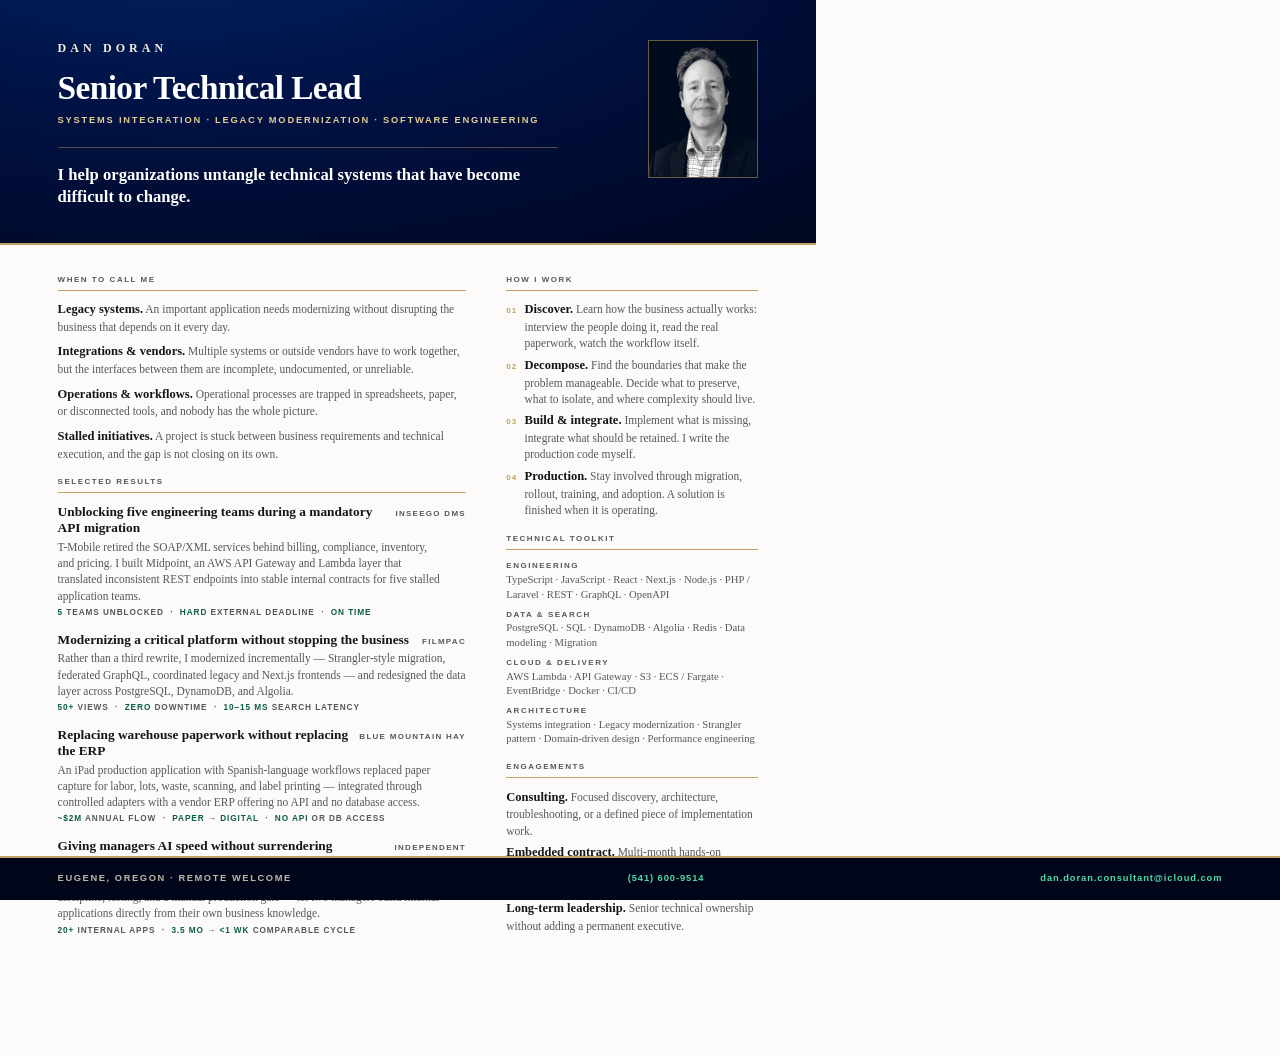
==== sheets/capability.html @ 00fb9d38 "genesis" ====
<!DOCTYPE html>
<html lang="en">
<head>
<meta charset="UTF-8">
<title>Dan Doran — Capability Sheet</title>
<link rel="stylesheet" href="../css/sheet.css">
</head>
<body class="sheet--capability">

<header class="sheet-head">
    <p class="sheet-head__name">Dan Doran</p>
    <h1>Senior Technical Lead</h1>
    <p class="sheet-head__discipline">Systems Integration · Legacy Modernization · Software Engineering</p>
    <p class="sheet-head__statement">I help organizations untangle technical systems that have become difficult to change.</p>
    <figure class="sheet-portrait">
        <img src="../img/dan-doran.jpg" width="480" height="640" alt="Dan Doran">
    </figure>
</header>

<div class="sheet-body">

    <div>
        <section>
            <h2>When to call me</h2>
            <ul class="calls">
                <li><b>Legacy systems.</b> <span>An important application needs modernizing without disrupting the business that depends on it every day.</span></li>
                <li><b>Integrations &amp; vendors.</b> <span>Multiple systems or outside vendors have to work together, but the interfaces between them are incomplete, undocumented, or unreliable.</span></li>
                <li><b>Operations &amp; workflows.</b> <span>Operational processes are trapped in spreadsheets, paper, or disconnected tools, and nobody has the whole picture.</span></li>
                <li><b>Stalled initiatives.</b> <span>A project is stuck between business requirements and technical execution, and the gap is not closing on its own.</span></li>
            </ul>
        </section>

        <section>
            <h2>Selected results</h2>

            <div class="result">
                <div class="result__head">
                    <h3>Unblocking five engineering teams during a mandatory API migration</h3>
                    <p class="result__org">Inseego DMS</p>
                </div>
                <p>T-Mobile retired the SOAP/XML services behind billing, compliance, inventory, and pricing. I built Midpoint, an AWS API Gateway and Lambda layer that translated inconsistent REST endpoints into stable internal contracts for five stalled application teams.</p>
                <p class="result__stats"><em>5</em> teams unblocked &nbsp;·&nbsp; <em>Hard</em> external deadline &nbsp;·&nbsp; <em>On time</em></p>
            </div>

            <div class="result">
                <div class="result__head">
                    <h3>Modernizing a critical platform without stopping the business</h3>
                    <p class="result__org">Filmpac</p>
                </div>
                <p>Rather than a third rewrite, I modernized incrementally — Strangler-style migration, federated GraphQL, coordinated legacy and Next.js frontends — and redesigned the data layer across PostgreSQL, DynamoDB, and Algolia.</p>
                <p class="result__stats"><em>50+</em> views &nbsp;·&nbsp; <em>Zero</em> downtime &nbsp;·&nbsp; <em>10–15 ms</em> search latency</p>
            </div>

            <div class="result">
                <div class="result__head">
                    <h3>Replacing warehouse paperwork without replacing the ERP</h3>
                    <p class="result__org">Blue Mountain Hay</p>
                </div>
                <p>An iPad production application with Spanish-language workflows replaced paper capture for labor, lots, waste, scanning, and label printing — integrated through controlled adapters with a vendor ERP offering no API and no database access.</p>
                <p class="result__stats"><em>~$2M</em> annual flow &nbsp;·&nbsp; <em>Paper → digital</em> &nbsp;·&nbsp; <em>No API</em> or DB access</p>
            </div>

            <div class="result">
                <div class="result__head">
                    <h3>Giving managers AI speed without surrendering production control</h3>
                    <p class="result__org">Independent</p>
                </div>
                <p>A governed environment — protected data, shared authentication, source-control discipline, testing, and a manual production gate — let two managers build internal applications directly from their own business knowledge.</p>
                <p class="result__stats"><em>20+</em> internal apps &nbsp;·&nbsp; <em>3.5 mo → &lt;1 wk</em> comparable cycle</p>
            </div>
        </section>
    </div>

    <div>
        <section>
            <h2>How I work</h2>
            <ul class="method">
                <li><i>01</i><b>Discover.</b> <span>Learn how the business actually works: interview the people doing it, read the real paperwork, watch the workflow itself.</span></li>
                <li><i>02</i><b>Decompose.</b> <span>Find the boundaries that make the problem manageable. Decide what to preserve, what to isolate, and where complexity should live.</span></li>
                <li><i>03</i><b>Build &amp; integrate.</b> <span>Implement what is missing, integrate what should be retained. I write the production code myself.</span></li>
                <li><i>04</i><b>Production.</b> <span>Stay involved through migration, rollout, training, and adoption. A solution is finished when it is operating.</span></li>
            </ul>
        </section>

        <section>
            <h2>Technical toolkit</h2>
            <dl class="toolkit">
                <div>
                    <dt class="label">Engineering</dt>
                    <dd>TypeScript · JavaScript · React · Next.js · Node.js · PHP / Laravel · REST · GraphQL · OpenAPI</dd>
                </div>
                <div>
                    <dt class="label">Data &amp; search</dt>
                    <dd>PostgreSQL · SQL · DynamoDB · Algolia · Redis · Data modeling · Migration</dd>
                </div>
                <div>
                    <dt class="label">Cloud &amp; delivery</dt>
                    <dd>AWS Lambda · API Gateway · S3 · ECS / Fargate · EventBridge · Docker · CI/CD</dd>
                </div>
                <div>
                    <dt class="label">Architecture</dt>
                    <dd>Systems integration · Legacy modernization · Strangler pattern · Domain-driven design · Performance engineering</dd>
                </div>
            </dl>
        </section>

        <section>
            <h2>Engagements</h2>
            <ul class="modes">
                <li><b>Consulting.</b> <span>Focused discovery, architecture, troubleshooting, or a defined piece of implementation work.</span></li>
                <li><b>Embedded contract.</b> <span>Multi-month hands-on delivery inside your team, from discovery through production.</span></li>
                <li><b>Long-term leadership.</b> <span>Senior technical ownership without adding a permanent executive.</span></li>
            </ul>
        </section>
    </div>

</div>

<footer class="sheet-foot">
    <span>Eugene, Oregon · Remote welcome</span>
    <a href="tel:+15416009514">(541) 600-9514</a>
    <a href="mailto:dan.doran.consultant@icloud.com">dan.doran.consultant@icloud.com</a>
</footer>

</body>
</html>
---- css/sheet.css ----
@charset "UTF-8";
/* ============================================================================
   PRINT SHEETS — shared
   The capability sheet and the five case studies. These are rendered headless
   to PDF (tools/build-sheets.sh) and are deliberately independent of
   css/site.css, which is a screen stylesheet.

   The one thing duplicated from site.css is --night-gradient. Keep the two in
   step; regenerate both from tools/night-gradient.py rather than editing.

   1. Page & tokens
   2. Common furniture (masthead, stat band, foot)
   3. Capability-sheet layout
   4. Case-sheet layout
   5. Diagrams
   ========================================================================= */

@page { size: letter; margin: 0; }

*, *::before, *::after { box-sizing: border-box; margin: 0; padding: 0; }

:root {
    --face-display: "Palatino Linotype", Palatino, "Book Antiqua", Georgia, serif;
    --face-text:    Georgia, "Palatino Linotype", Palatino, serif;
    --face-label:   Futura, "Futura PT", "Avenir Next", Avenir, "Century Gothic", sans-serif;

    --paper:       #fcfbf9;
    --ink:         #14161a;
    --ink-muted:   #55585f;
    --rule-fine:   #e4e0d7;
    --rule-strong: #cfc9bc;

    --cream:        #f4eddd;
    --cream-dim:    #bfb7a5;
    --brass:        #c2a163;
    --brass-bright: #e2cb95;
    --jewel-deep:   #0b5f46;
    --jewel-bright: #4ddba6;

    --night-low: #000519;

    /* Sampled from an OKLCH ramp — see tools/night-gradient.py. */
    --night-gradient:
        radial-gradient(135% 190% at 22% -30%,
            #0d2769   0%,
            #041e5d  10%,
            #011954  20%,
            #00164c  30%,
            #001244  40%,
            #000f3c  50%,
            #000d35  60%,
            #000b2e  70%,
            #000827  80%,
            #000720  90%,
            #000519 100%);

    --edge: 0.6in;                              /* page margin, both sheets */
}

html, body { width: 8.5in; height: 11in; }

body {
    background: var(--paper);
    color: var(--ink);
    font-family: var(--face-text);
    line-height: 1.42;
    -webkit-print-color-adjust: exact;
    print-color-adjust: exact;
    text-rendering: optimizeLegibility;
}

p { text-wrap: pretty; }
ul { list-style: none; }

.label {
    display: block;
    font-family: var(--face-label);
    font-size: 6pt;
    font-weight: 600;
    letter-spacing: 0.19em;
    text-transform: uppercase;
    color: var(--ink-muted);
}


/* ============================================================================
   2. COMMON FURNITURE
   ========================================================================= */

.sheet-head {
    background-image: var(--night-gradient);
    background-color: #001244;
    color: #fff;
    padding: 0.42in var(--edge) 0.36in;
    border-bottom: 1.5pt solid var(--brass);
}

.sheet-head__name {
    font-family: var(--face-display);
    font-size: 9pt;
    font-weight: 600;
    letter-spacing: 0.34em;
    text-transform: uppercase;
    color: var(--cream);
}

.sheet-head h1 {
    font-family: var(--face-display);
    font-weight: 600;
    line-height: 1.08;
    letter-spacing: -0.018em;
}

.sheet-head__discipline {
    font-family: var(--face-label);
    font-size: 7pt;
    font-weight: 600;
    letter-spacing: 0.19em;
    text-transform: uppercase;
    color: var(--brass-bright);
    margin-top: 0.09in;
}

/* The foot is out of flow, so every layout must reserve its height. */
.sheet-foot {
    position: absolute;
    bottom: 0;
    left: 0;
    right: 0;
    background: var(--night-low);
    color: #fff;
    border-top: 1.5pt solid var(--brass);
    padding: 0.15in var(--edge);
    display: flex;
    justify-content: space-between;
    align-items: baseline;
    gap: 0.2in;
    font-family: var(--face-label);
    font-size: 7pt;
    font-weight: 600;
    letter-spacing: 0.1em;
}

.sheet-foot a { color: var(--jewel-bright); text-decoration: none; }

.sheet-foot span {
    color: var(--cream-dim);
    letter-spacing: 0.17em;
    text-transform: uppercase;
}

/* --- Stat band ------------------------------------------------------------ */

.stats {
    display: grid;
    grid-template-columns: repeat(3, 1fr);
    gap: 0.2in;
    margin: 0;
}

.stats dt {
    font-family: var(--face-display);
    font-size: 15pt;
    font-weight: 600;
    line-height: 1.1;
    letter-spacing: -0.015em;
    color: var(--jewel-bright);
}

.stats dd {
    font-family: var(--face-label);
    font-size: 6pt;
    font-weight: 600;
    letter-spacing: 0.15em;
    text-transform: uppercase;
    color: var(--cream-dim);
    margin-top: 0.02in;
}


/* ============================================================================
   3. CAPABILITY-SHEET LAYOUT
   ========================================================================= */

.sheet--capability { font-size: 8.6pt; }

/* The masthead carries the portrait opposite the name. Text keeps column 1;
   the plate spans the four text rows in column 2. */
.sheet--capability .sheet-head {
    display: grid;
    grid-template-columns: 1fr 1.15in;
    column-gap: 0.34in;
}

/* Excluded rather than out-specified: a bare `> *` here is (0,2,0) and would
   beat the .sheet-portrait rule below, dropping the plate into column 1. */
.sheet--capability .sheet-head > *:not(.sheet-portrait) { grid-column: 1; }

.sheet--capability .sheet-head h1 { font-size: 25pt; margin-top: 0.13in; }

/* Same treatment as the web portrait — see css/site.css § Portrait for why. */
.sheet-portrait {
    grid-column: 2;
    grid-row: 1 / span 4;
    align-self: start;
    position: relative;
    isolation: isolate;
    margin: 0;
    line-height: 0;
    background-color: #00091f;
    border: 0.75pt solid rgba(194, 161, 99, 0.55);
    aspect-ratio: 4 / 5;
    overflow: hidden;
}

.sheet-portrait img {
    display: block;
    width: 100%;
    height: 100%;
    object-fit: cover;
    object-position: 50% 100%;
    filter: grayscale(1) contrast(1.14) brightness(1.07);
    mix-blend-mode: screen;
}

.sheet-portrait::after {
    content: "";
    position: absolute;
    inset: 0;
    background-color: var(--brass);
    mix-blend-mode: soft-light;
    opacity: 0.35;
}

.sheet-head__statement {
    font-family: var(--face-display);
    font-size: 12.5pt;
    font-weight: 600;
    line-height: 1.32;
    max-width: 30em;
    margin-top: 0.2in;
    padding-top: 0.17in;
    border-top: 1pt solid rgba(194, 161, 99, 0.45);
}

.sheet-body {
    display: grid;
    grid-template-columns: 1.62fr 1fr;
    column-gap: 0.42in;
    padding: 0.3in var(--edge) 0.56in;
}

.sheet--capability section { margin-bottom: 0.15in; }

.sheet--capability h2 {
    font-family: var(--face-label);
    font-size: 6pt;
    font-weight: 600;
    letter-spacing: 0.19em;
    text-transform: uppercase;
    color: var(--ink-muted);
    padding-bottom: 0.05in;
    margin-bottom: 0.11in;
    border-bottom: 1pt solid var(--brass);
}

.sheet--capability h3 {
    font-family: var(--face-display);
    font-size: 10pt;
    font-weight: 600;
    line-height: 1.2;
}

.calls li { margin-bottom: 0.085in; }
.calls b  { font-family: var(--face-display); font-size: 9.4pt; font-weight: 600; }
.calls span { color: var(--ink-muted); }

.result { margin-bottom: 0.135in; }

.result__head {
    display: flex;
    justify-content: space-between;
    align-items: baseline;
    gap: 0.1in;
}

.result__org {
    font-family: var(--face-label);
    font-size: 6pt;
    font-weight: 600;
    letter-spacing: 0.16em;
    text-transform: uppercase;
    color: var(--jewel-deep);
    white-space: nowrap;
}

.result p { margin-top: 0.03in; color: var(--ink-muted); }

.result__stats {
    font-family: var(--face-label);
    font-size: 6.2pt;
    font-weight: 600;
    letter-spacing: 0.11em;
    text-transform: uppercase;
    color: var(--ink);
    margin-top: 0.05in;
}

.result__stats em { font-style: normal; color: var(--jewel-deep); }

.method li { padding-left: 0.19in; text-indent: -0.19in; margin-bottom: 0.055in; }
.method b  { font-family: var(--face-display); font-size: 9.4pt; font-weight: 600; }

.method i {
    font-style: normal;
    font-family: var(--face-label);
    font-size: 6pt;
    font-weight: 600;
    letter-spacing: 0.12em;
    color: var(--brass);
    display: inline-block;
    width: 0.19in;
    text-indent: 0;
}

.method span { color: var(--ink-muted); }

.toolkit div { margin-bottom: 0.068in; }
.toolkit dt  { margin-bottom: 0.015in; }
.toolkit dd  { color: var(--ink-muted); font-size: 8pt; line-height: 1.35; }

.modes li { margin-bottom: 0.058in; }
.modes b  { font-family: var(--face-display); font-size: 9.4pt; font-weight: 600; }
.modes span { color: var(--ink-muted); }


/* ============================================================================
   4. CASE-SHEET LAYOUT
   Masthead with the stat band inside it, two columns of narrative, and the
   architecture figure full width above the foot.
   ========================================================================= */

/* Set a touch larger and more open than the capability sheet: this one is
   read across a desk rather than scanned, and the extra leading also closes
   the gap that would otherwise open above the figure. */
.sheet--case { font-size: 8.8pt; line-height: 1.52; }

.sheet-head__eyebrow {
    font-family: var(--face-label);
    font-size: 6pt;
    font-weight: 600;
    letter-spacing: 0.19em;
    text-transform: uppercase;
    color: var(--brass);
    margin-bottom: 0.1in;
}

.sheet--case .sheet-head h1 {
    font-size: 19pt;
    max-width: 22em;
}

.sheet--case .stats {
    margin-top: 0.22in;
    padding-top: 0.16in;
    border-top: 1pt solid rgba(194, 161, 99, 0.45);
}

/* --- Narrative ------------------------------------------------------------ */

.case-body {
    display: grid;
    grid-template-columns: 1.66fr 1fr;
    column-gap: 0.4in;
    padding: 0.26in var(--edge) 0;
}

.case-body h2 {
    font-family: var(--face-label);
    font-size: 6pt;
    font-weight: 600;
    letter-spacing: 0.19em;
    text-transform: uppercase;
    color: var(--ink-muted);
    padding-bottom: 0.05in;
    margin-bottom: 0.1in;
    border-bottom: 1pt solid var(--brass);
}

.case-body section + section { margin-top: 0.21in; }

.case-body p + p { margin-top: 0.09in; }

.case-body ul { margin-top: 0.09in; }

.case-body li {
    padding-left: 0.15in;
    text-indent: -0.15in;
    margin-bottom: 0.06in;
}

.case-body li::before {
    content: "—";
    display: inline-block;
    width: 0.15in;
    text-indent: 0;
    color: var(--brass);
}

/* The aside column reads quieter than the narrative beside it. */
.case-aside p { color: var(--ink-muted); }

.case-why {
    padding-left: 0.14in;
    border-left: 1.5pt solid var(--brass);
}

.case-why p {
    font-family: var(--face-display);
    font-size: 9pt;
    line-height: 1.34;
    color: var(--ink);
}

.case-why p + p { margin-top: 0.07in; }

.case-tech p {
    font-size: 7.8pt;
    line-height: 1.36;
    color: var(--ink-muted);
}

/* --- Figure --------------------------------------------------------------- */

.case-figure {
    position: absolute;
    left: var(--edge);
    right: var(--edge);
    bottom: 0.62in;                       /* clears the foot */
    margin: 0;
}

.case-figure svg { display: block; width: 100%; height: auto; overflow: visible; }

.case-figure figcaption {
    margin-top: 0.07in;
    padding-top: 0.07in;
    border-top: 1pt solid var(--rule-fine);
    font-family: var(--face-label);
    font-size: 6pt;
    font-weight: 600;
    letter-spacing: 0.15em;
    text-transform: uppercase;
    color: var(--ink-muted);
}


/* ============================================================================
   5. DIAGRAMS
   Same primitives as the screen stylesheet, set for paper.
   ========================================================================= */

.dg-box    { fill: none; stroke: var(--rule-strong); stroke-width: 1; }
.dg-box-hi { fill: none; stroke: var(--jewel-deep);  stroke-width: 1.6; }
.dg-fill   { fill: #f5f3ee; }
.dg-flow   { stroke: var(--jewel-deep); stroke-width: 1.3; fill: none; }
.dg-thin   { stroke: var(--rule-strong); stroke-width: 1; fill: none; stroke-dasharray: 3 3; }
.dg-head   { fill: var(--jewel-deep); }

.dg-t {
    font-family: var(--face-label);
    font-size: 9px;
    font-weight: 600;
    letter-spacing: 0.12em;
    text-transform: uppercase;
    fill: var(--ink);
}

.dg-t--sm { font-size: 7.5px; letter-spacing: 0.09em; fill: var(--ink-muted); }
.dg-t--hi { fill: var(--jewel-deep); }
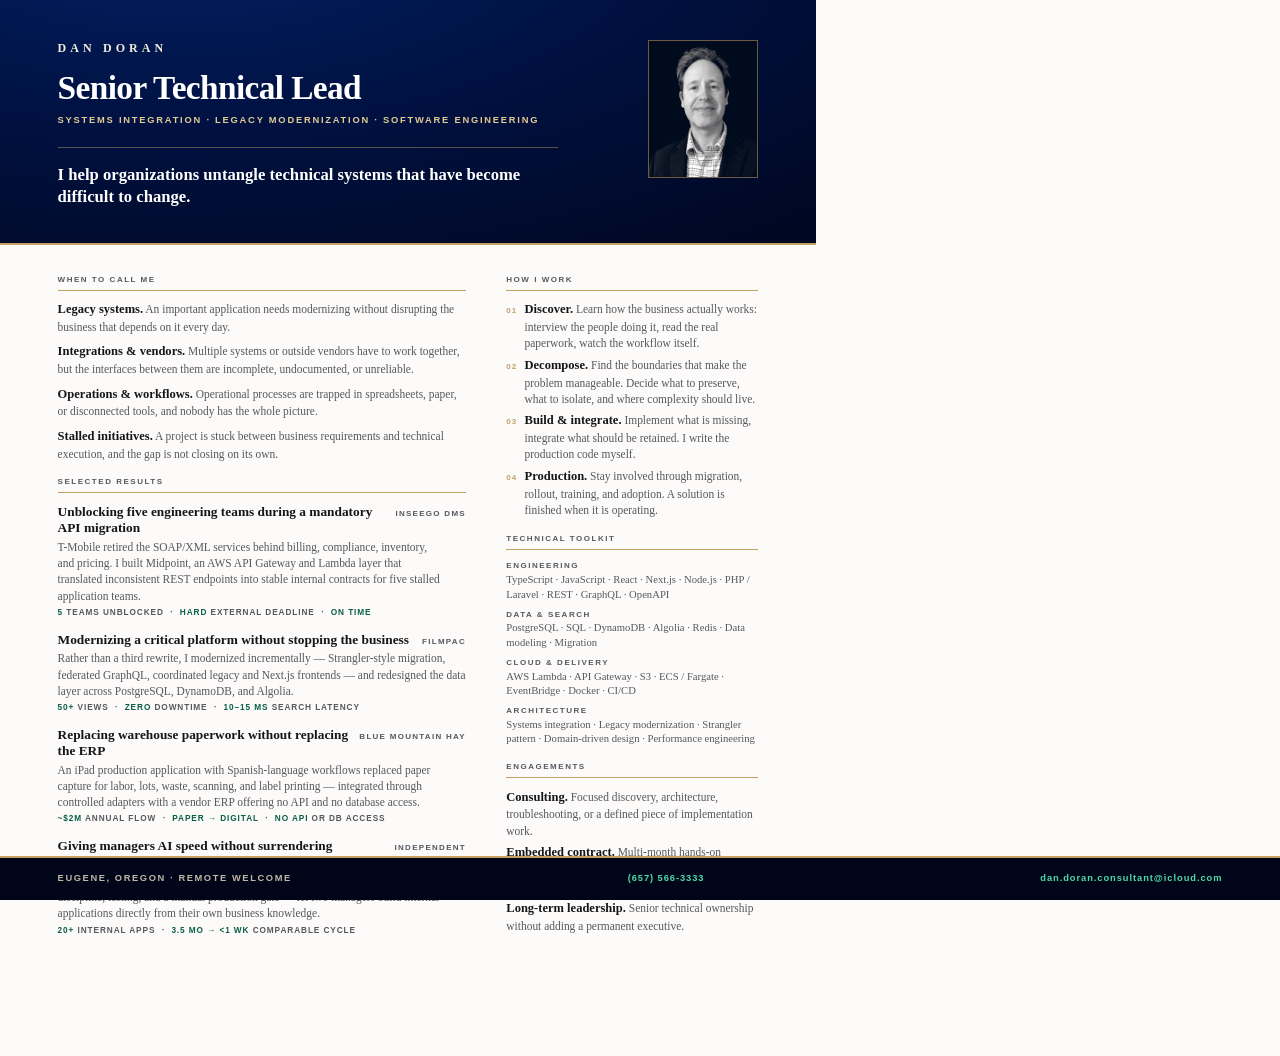
==== commit f8679c6f: "Changed phone number" ====
--- a/sheets/capability.html
+++ b/sheets/capability.html
@@ -118,7 +118,7 @@
 
 <footer class="sheet-foot">
     <span>Eugene, Oregon · Remote welcome</span>
-    <a href="tel:+15416009514">(541) 600-9514</a>
+    <a href="tel:+16575663333">(657) 566-3333</a>
     <a href="mailto:dan.doran.consultant@icloud.com">dan.doran.consultant@icloud.com</a>
 </footer>
 
